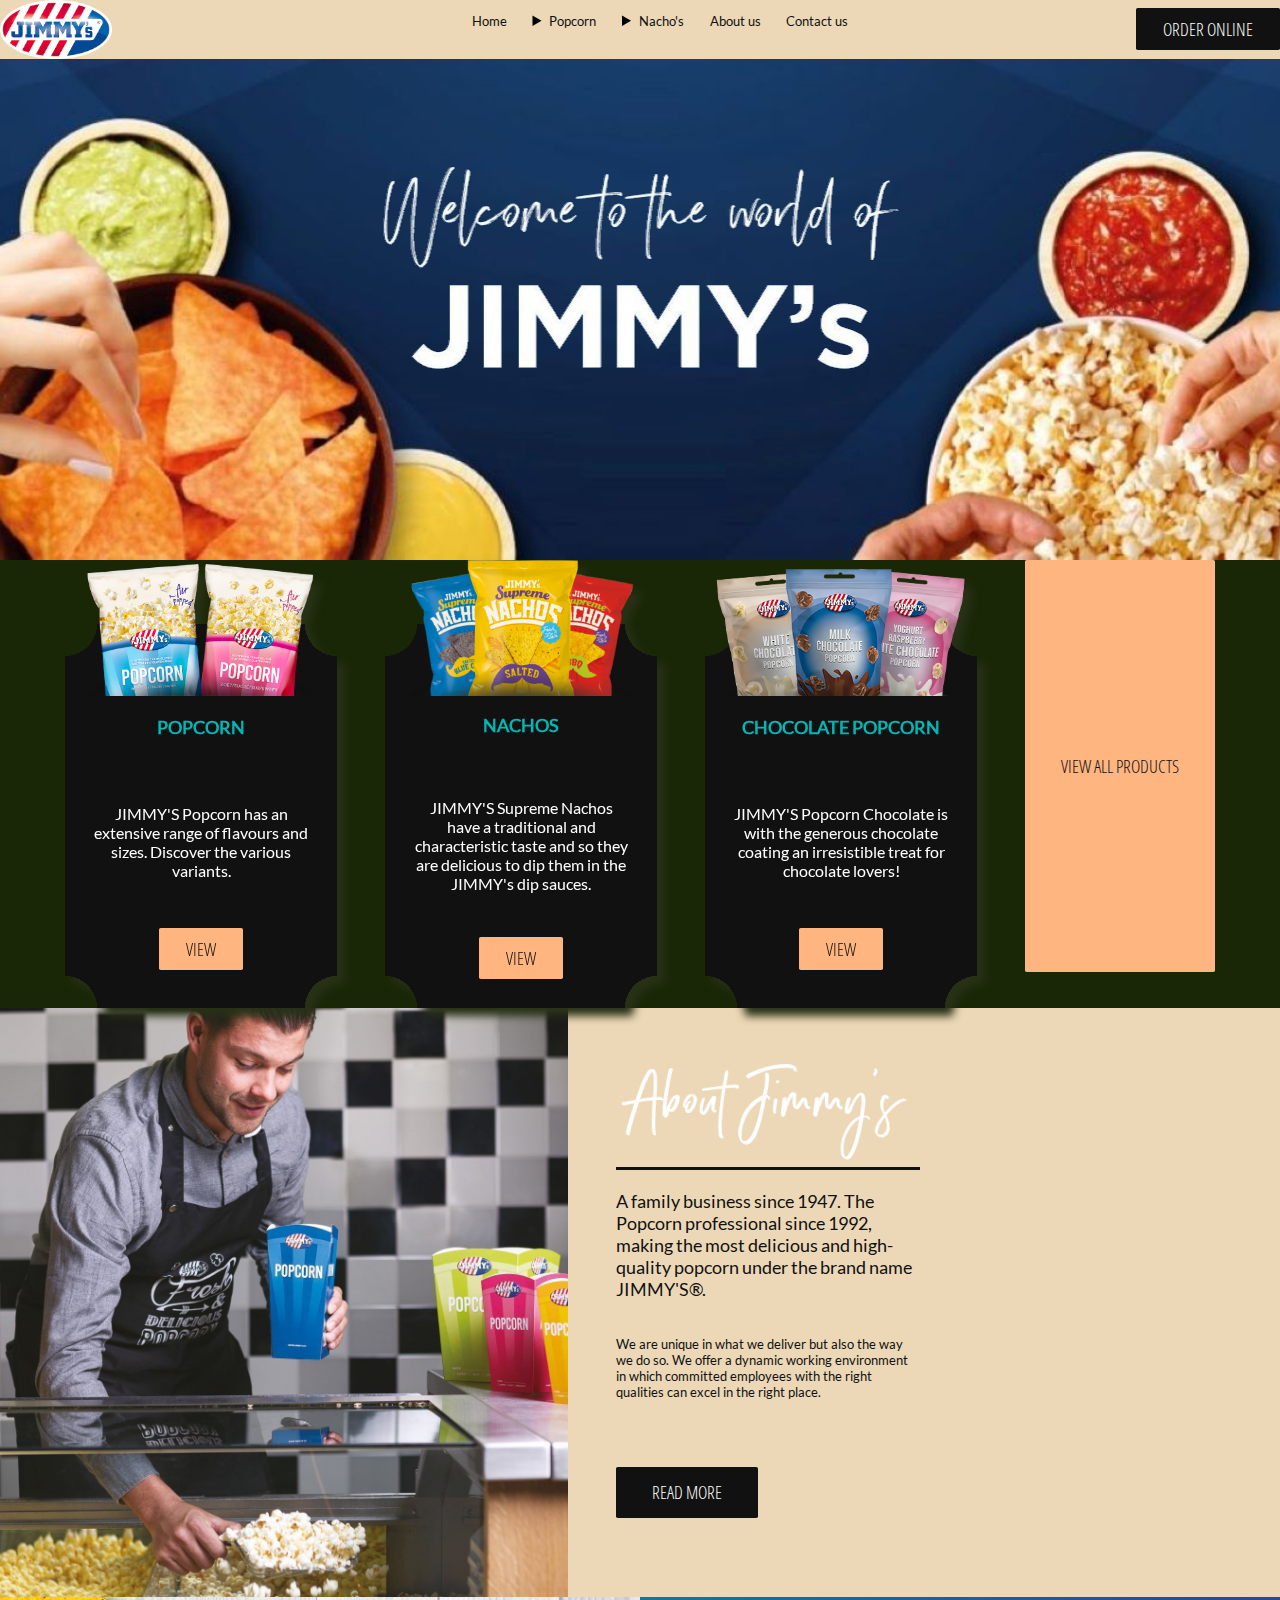
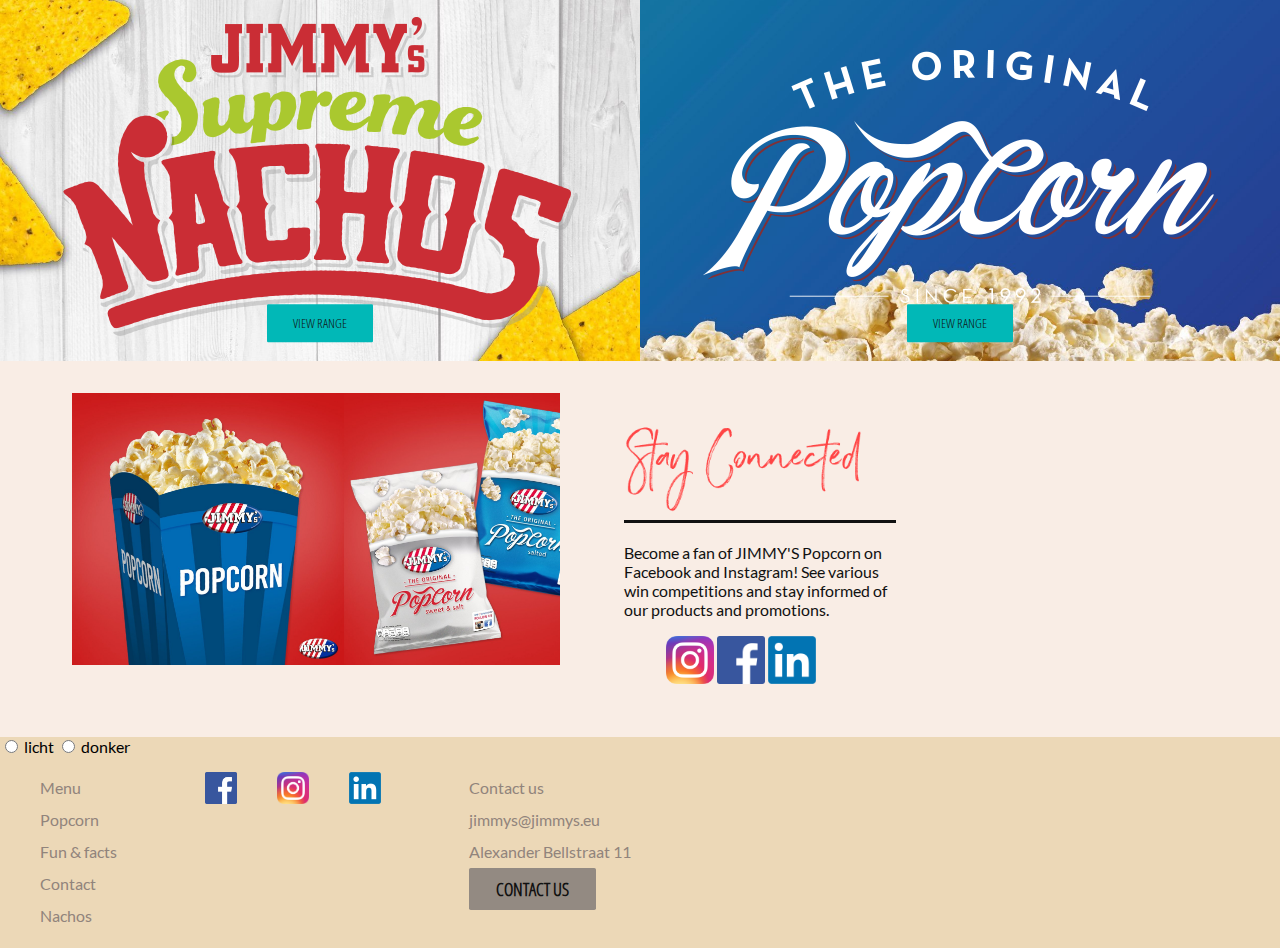
==== index.html @ 2aa65389 "." ====
<!DOCTYPE html>
<html lang="en">
  <head>
    <meta charset="UTF-8" />
    <meta name="viewport" content="width=device-width, initial-scale=1.0" />
    <link rel="stylesheet" href="styles/style.css" />

    <title>Jimmy's Home</title>

    <link href="styles/style.css" rel="stylesheet" />
    <link href="styles/stylehome.css" rel="stylesheet" />
    <link rel="icon" type="image/svg+xml" href="images/favicon.svg" />
  </head>

  <body>
    <header>
      <img src="img/logo.png" alt="the logo of jimmy's" />
      <button>Order online</button>
      <button>
        <img src="img/Hamburger_icon_white.png" alt="hamburger menu" />
      </button>
      <nav>
        <ul>
          <li><a href="#">Home</a></li>
          <li>
            <details>
              <summary><a href="#">Popcorn</a></summary>
              <ul>
                <li><a href="#">Classic Bags</a></li>
                <li>
                  <a href="paginatwee.html"><em>Tabasco®</em> Popcorn</a>
                </li>
                <li><a href="#">Impuls Bags</a></li>
                <li><a href="#">Toffee Popcorn</a></li>
                <li><a href="#">Mini Bags</a></li>
                <li><a href="#">Chocolate Popcorn</a></li>
                <li><a href="#">Multi Bags</a></li>
                <li><a href="#">Microwave Popcorn</a></li>
                <li><a href="#">Popcorn Buckets</a></li>
                <li><a href="#">Popcorn Tubs</a></li>
                <li><a href="#">Bulk Popcorn</a></li>
              </ul>
            </details>
          </li>
          <li>
            <details>
              <summary><a href="#">Nacho's</a></summary>
              <ul>
                <li><a href="#">Nachos 140g</a></li>
                <li><a href="#">Nachos 500g/400g</a></li>
                <li><a href="#">Nachos to Go</a></li>
                <li><a href="#">Dips</a></li>
                <li><a href="#">Fiestos</a></li>
                <li><a href="#">Nacho packaging & equipment</a></li>
              </ul>
            </details>
          </li>
          <li><a href="#">About us</a></li>
          <li><a href="#">Contact us</a></li>
        </ul>
      </nav>
    </header>
    <main>
      <section>
        <h1 aria-label="Welkom to the world of jimmy's">
          <img
            src="img/Hometitel.png"
            alt="Banner Welkom to The world of Jimmy's"
          />
        </h1>
      </section>
      <section>
        <h2 class="visually-hidden">Products</h2>
        <article>
          <h3>Popcorn</h3>
          <p>
            <em>Jimmy's</em> Popcorn has an extensive range of flavours and
            sizes. Discover the various variants.
          </p>
          <button>View</button>
          <img src="img/tweezakkenpopcorn.png" alt="two bags popcorn" />
        </article>
        <article>
          <h3>Nachos</h3>
          <p>
            <em>Jimmy's</em> Supreme Nachos have a traditional and
            characteristic taste and so they are delicious to dip them in the
            JIMMY's dip sauces.
          </p>
          <button>View</button>
          <img src="img/nachoszakken.png" alt="Two bags nachos" />
        </article>
        <article>
          <h3>Chocolate Popcorn</h3>
          <p>
            <em>Jimmy's</em> Popcorn Chocolate is with the generous chocolate
            coating an irresistible treat for chocolate lovers!
          </p>
          <button>View</button>
          <img src="img/choco_thumnails.png" alt="two bags chocolate popcorn" />
        </article>
        <button>View all products</button>
      </section>
      <section>
        <article>
          <h2 aria-label="About Jimmy's">
            <img src="img/About_jimmy-300x102.png" alt="text About Jimmy's" />
          </h2>
          <p>
            A family business since 1947. The Popcorn professional since 1992,
            making the most delicious and high-quality popcorn under the brand
            name <em>Jimmy's®</em>.
          </p>
          <p>
            We are unique in what we deliver but also the way we do so. We offer
            a dynamic working environment in which committed employees with the
            right qualities can excel in the right place.
          </p>
          <button>Read more</button>
        </article>
        <img src="img/manmetpopcorn.jpg" alt="a man scooping popcorn" />
      </section>
      <section>
        <article>
          <h2 aria-label="Text Jimmy's supreme Nachos">
            <img
              src="img/Jimmys_Nachos.png"
              alt="Text Jimmy's supreme Nachos"
            />
          </h2>
          <button>View range</button>
        </article>
        <article>
          <h2 aria-label="Original Popcorn since 1992">
            <img
              src="img/Jimmys_Popcorn.png"
              alt="Text the original Popcorn since 1992"
            />
          </h2>
          <button>View range</button>
        </article>
      </section>
      <section>
        <article>
          <h2>
            <img src="img/Stay_connected.png" alt="text Stay connected" />
          </h2>
          <p>
            Become a fan of <em>Jimmy's</em> Popcorn on Facebook and Instagram!
            See various win competitions and stay informed of our products and
            promotions.
          </p>
          <ul>
            <li><a href="#"><img src="img/Instagram_icon.png.webp" alt="instagram logo"></a></li>
            <li><a href="#"><img src="img/Facebook_logo_(square).png" alt="facebook logo"></a></li>
            <li><a href="#"><img src="img/LinkedIn_logo_initials.png" alt="linkedin logo"></a></li>
          </ul>
        </article>
        <ul>
          <li id="foto1">
            <img src="img/popcornbak.jpg" alt="an popcornbak" />
          </li>
          <li>
            <img
              src="img/popcornsweetandsalty.jpg"
              alt="two bags popcorn sweet & salty"
            />
          </li>
          <li id="foto2">
            <img
              src="img/nachosentabascopop.jpg"
              alt="nacho and tabasco popcorn"
            />
          </li>
          <li id="foto3">
            <img src="img/popcorn.jpg" alt="a bag micorwave popcorn" />
          </li>
          <li id="foto4">
            <img
              src="img/tweezakkenpopcornglutenvrij.jpg"
              alt="Two bags popcorn gluttenvrij"
            />
          </li>
          <li id="foto5"><img src="img/nachos.jpg" alt="nachos bakjes" /></li>
        </ul>
        <nav>
          <ul>
            <li><a href="#foto1"></a></li>
            <li><a href="#foto2"></a></li>
            <li><a href="#foto3"></a></li>
            <li><a href="#foto4"></a></li>
            <li><a href="#foto5"></a></li>
          </ul>
        </nav>
      </section>

        <label>
    <input type="radio" name="kleurtjes" value="light">
			licht
		</label>
		<label>
			<input type="radio" name="kleurtjes" value="dark">
			donker
		</label>  
    </main> 

    <footer>
      <nav>
        <ul>
          <li><a href="#">Menu</a></li>
          <li><a href="#">Popcorn</a></li>
          <li><a href="#">Fun & facts</a></li>
          <li><a href="#">Contact</a></li>
          <li><a href="#">Nachos</a></li>
        </ul>
      </nav>
      <nav>
        <ul>
          <li>
            <a href="#"
              ><img src="img/Facebook_logo_(square).png" alt="facebook logo"
            /></a>
          </li>
        </ul>
        <ul>
          <li>
            <a href="#"
              ><img src="img/Instagram_icon.png.webp" alt="Instagram logo"
            /></a>
          </li>
        </ul>
        <ul>
          <li>
            <a href="#"
              ><img src="img/LinkedIn_logo_initials.png" alt="LinkedInlogo"
            /></a>
          </li>
        </ul>
      </nav>
      <ul>
        <li>Contact us</li>
        <li>jimmys@jimmys.eu</li>
        <li>Alexander Bellstraat 11</li>
        <li><button>Contact us</button></li>
      </ul>
    </footer>
    <script defer src="/scripts/script.js"></script>
  </body>
</html>
---- styles/style.css ----
/**************/
/* CSS REMEDY */
/**************/
*,
*::after,
*::before {
  box-sizing: border-box;
}

/*********************/
/* CUSTOM PROPERTIES */
/*********************/

@font-face {
  font-family: robotoRegular;
  src: url("../fonts/robotoRegular.woff2");
}

@font-face {
  font-family: openSansCondensedLight;
  src: url("../fonts/openSansCondensedLight.woff2");
}

@font-face {
  font-family: robotoMedium;
  src: url("../fonts/robotoMedium.woff2");
}

@font-face {
  font-family: latoRegular;
  src: url("../fonts/latoRegular.woff2");
}

   /* :root {
   

  --color-text:  #111;
  --color-background1:rgb(255, 255, 255);
  --color-background:rgb(19, 39, 72);
  --color-background2:rgb(229, 216, 249);
  --color-textred:rgb(254, 71, 72);
  --color-button:rgb(1, 74, 127);
  --blokje-shadow-color:rgb(216, 206, 233);
  --color-footertext:rgb(110, 123, 131);
  --color-backgroundsection:rgb(6, 18, 26);
  --color-focus:rgb(144, 238, 144);
  --color-footerbutton:rgb(108, 117, 125);
  --color-buttonsecondpage: rgb(2, 170, 250);
  --color-backgroundsecond:rgb(243, 236, 252);
}     */
  
  :root {
  color-scheme: light dark; 

  --color-text: light-dark( #ffffff, #111);
  --color-background1: light-dark(#111, #ffffff);
  --color-background: light-dark(#ecd8b7, #132748);
  --color-background2: light-dark(#1a2706, #e5d8f9);
  --color-textred: light-dark(#01b8b7, #fe4748);
  --color-button: light-dark(#feb580, #014a7f);
  --blokje-shadow-color: light-dark(#273116, #d8cee9);
  --color-footertext: light-dark(#91847c,  #6e7b83);
  --color-backgroundsection: light-dark(#f9ede5, #06121a);
  --color-focus: light-dark(#6f116f, #90ee90);
  --color-footerbutton: light-dark(#938a82, #6c757d);
  --color-buttonsecondpage: light-dark(#fd5505, #02aafa);
  --color-backgroundsecond: light-dark(#0c1303, #f3ecfc);
}  
  

:root:has([value="light"]:checked) {
	color-scheme:light;
}

:root:has([value="dark"]:checked) {
	color-scheme:dark;
}   

/* 
 @media (prefers-color-scheme: light) {
	:root {
		color-scheme: light;

		--color-text: #fff;
		--color-background1: rgb(0, 0, 0);
		--color-background: rgb(236, 216, 183);
		--color-background2: rgb(26, 39, 6);
		--color-textred: rgb(1, 184, 183);
		--color-button: rgb(254, 181, 128);
		--blokje-shadow-color: rgb(39, 49, 22);
		--color-footertext: rgb(145, 132, 124);
		--color-backgroundsection: rgb(249, 237, 229);
		--color-focus: rgb(111, 17, 111);
		--color-footerbutton: rgb(147, 138, 130);
	}
}  */


img {
  max-width: 100%;
}

/****************/
/* JOUW STYLING */
/****************/

/* jouw code */

body {
  margin: 0;
  /* font-family: robotoRegular; */
  /* font-family: robotoRegular, sans-serif;
  font-family: latoRegular, sans-serif;
  font-family: openSansCondensedLight, sans-serif;
  font-family: robotoMedium, Arial; */
  background-color: var(--color-background);
  font-family: latoRegular, sans-serif;
  

}

em {
  text-transform: uppercase;
  font-style: normal;
  
}

button{
  font-family: openSansCondensedLight;
  border-radius: 0.1em;
  font-size: large;
  text-transform: uppercase;
  border: none;
}

button:hover {
  transform: scale(1.1);
}

button:focus {
  box-shadow: 0 0 0 0.2em var(--color-focus);
  outline: none;
}

a:focus {
  box-shadow: 0 0 0 0.2em var(--color-focus);
  outline: none;
}

summary:focus {
  box-shadow: 0 0 0 0.2em var(--color-focus);
  outline: none;
}

section:last-of-type > ul:focus {
  box-shadow: 0 0 0 0.2em var(--color-focus);
  outline: none;
}

header {
  display: flex;
  align-items: center;
  flex-wrap: wrap;
  /* position: relative; */
  position: fixed;
  background-color: var(--color-background);
  left: 0;
  right: 0;
  z-index: 1;
  top: 0;

  /* right: 100%; */
  /* font-family: robotoRegular; */
}

header img {
  width: 7em;
  /* margin-left: 1em; */
  margin-right: auto;
}

header nav {
  translate: 0% -100%;
  transition: 0.3s;
  z-index: -1;
  position: absolute;
  left: 0;
  right: 0;
  padding-top: 5em;
  top: 0;
  background-color: var(--color-background);
}

nav.toonMenu {
  translate: 0%;
}

header ul li {
  min-height: 1.5em;
  padding: 0.75em;
  line-height: 1;
  /* margin-left: -1.75em; */
}

header ul {
  margin: 0;
  list-style-type: none;
}

header a {
  text-decoration: none;
  color: var(--color-background1);
  font-size: small;
}

header > button {
  padding: .5em 1.5em .5em 1.5em;
  background-color: var(--color-background1);
  color: var(--color-text);

}

header > button:last-of-type {
  background: none;
  width: 5em;
}

/* 
  summary{
    display: flex;
    justify-content: start ;
    
  } */

@media (min-width: 38em) {
  header button:nth-of-type(2) {
    position: absolute;
    left: -9999em;
    align-self: flex-start;
  }

  header nav {
    translate: unset;
    padding: 0;
  }

  header nav ul {
    display: flex;
    gap: 0.1em;
    background: none;
    justify-content: center;
  }

  details ul {
    display: flex;
    flex-direction: column;
    width: 10em;
  }

  header img {
    align-self: flex-start;
  }
}

footer {
  display: flex;
  gap: 3em;
  flex-wrap: wrap;
  background-color: var(--color-background);
}

footer li {
  list-style-type: none;
  color: var(--color-footertext);
  line-height: 2em;
}

footer img {
  width: 2em;
}

footer a {
  text-decoration: none;
  color: var(--color-footertext);
}

footer nav:nth-of-type(2) {
  display: flex;
}

footer button {
  padding: .5em 1.5em .5em 1.5em;

  color: var(--color-background1);
  font-weight: bolder;
  background-color: var(--color-footerbutton);
}
---- styles/style.css ----
/**************/
/* CSS REMEDY */
/**************/
*,
*::after,
*::before {
  box-sizing: border-box;
}

/*********************/
/* CUSTOM PROPERTIES */
/*********************/

@font-face {
  font-family: robotoRegular;
  src: url("../fonts/robotoRegular.woff2");
}

@font-face {
  font-family: openSansCondensedLight;
  src: url("../fonts/openSansCondensedLight.woff2");
}

@font-face {
  font-family: robotoMedium;
  src: url("../fonts/robotoMedium.woff2");
}

@font-face {
  font-family: latoRegular;
  src: url("../fonts/latoRegular.woff2");
}

   /* :root {
   

  --color-text:  #111;
  --color-background1:rgb(255, 255, 255);
  --color-background:rgb(19, 39, 72);
  --color-background2:rgb(229, 216, 249);
  --color-textred:rgb(254, 71, 72);
  --color-button:rgb(1, 74, 127);
  --blokje-shadow-color:rgb(216, 206, 233);
  --color-footertext:rgb(110, 123, 131);
  --color-backgroundsection:rgb(6, 18, 26);
  --color-focus:rgb(144, 238, 144);
  --color-footerbutton:rgb(108, 117, 125);
  --color-buttonsecondpage: rgb(2, 170, 250);
  --color-backgroundsecond:rgb(243, 236, 252);
}     */
  
  :root {
  color-scheme: light dark; 

  --color-text: light-dark( #ffffff, #111);
  --color-background1: light-dark(#111, #ffffff);
  --color-background: light-dark(#ecd8b7, #132748);
  --color-background2: light-dark(#1a2706, #e5d8f9);
  --color-textred: light-dark(#01b8b7, #fe4748);
  --color-button: light-dark(#feb580, #014a7f);
  --blokje-shadow-color: light-dark(#273116, #d8cee9);
  --color-footertext: light-dark(#91847c,  #6e7b83);
  --color-backgroundsection: light-dark(#f9ede5, #06121a);
  --color-focus: light-dark(#6f116f, #90ee90);
  --color-footerbutton: light-dark(#938a82, #6c757d);
  --color-buttonsecondpage: light-dark(#fd5505, #02aafa);
  --color-backgroundsecond: light-dark(#0c1303, #f3ecfc);
}  
  

:root:has([value="light"]:checked) {
	color-scheme:light;
}

:root:has([value="dark"]:checked) {
	color-scheme:dark;
}   

/* 
 @media (prefers-color-scheme: light) {
	:root {
		color-scheme: light;

		--color-text: #fff;
		--color-background1: rgb(0, 0, 0);
		--color-background: rgb(236, 216, 183);
		--color-background2: rgb(26, 39, 6);
		--color-textred: rgb(1, 184, 183);
		--color-button: rgb(254, 181, 128);
		--blokje-shadow-color: rgb(39, 49, 22);
		--color-footertext: rgb(145, 132, 124);
		--color-backgroundsection: rgb(249, 237, 229);
		--color-focus: rgb(111, 17, 111);
		--color-footerbutton: rgb(147, 138, 130);
	}
}  */


img {
  max-width: 100%;
}

/****************/
/* JOUW STYLING */
/****************/

/* jouw code */

body {
  margin: 0;
  /* font-family: robotoRegular; */
  /* font-family: robotoRegular, sans-serif;
  font-family: latoRegular, sans-serif;
  font-family: openSansCondensedLight, sans-serif;
  font-family: robotoMedium, Arial; */
  background-color: var(--color-background);
  font-family: latoRegular, sans-serif;
  

}

em {
  text-transform: uppercase;
  font-style: normal;
  
}

button{
  font-family: openSansCondensedLight;
  border-radius: 0.1em;
  font-size: large;
  text-transform: uppercase;
  border: none;
}

button:hover {
  transform: scale(1.1);
}

button:focus {
  box-shadow: 0 0 0 0.2em var(--color-focus);
  outline: none;
}

a:focus {
  box-shadow: 0 0 0 0.2em var(--color-focus);
  outline: none;
}

summary:focus {
  box-shadow: 0 0 0 0.2em var(--color-focus);
  outline: none;
}

section:last-of-type > ul:focus {
  box-shadow: 0 0 0 0.2em var(--color-focus);
  outline: none;
}

header {
  display: flex;
  align-items: center;
  flex-wrap: wrap;
  /* position: relative; */
  position: fixed;
  background-color: var(--color-background);
  left: 0;
  right: 0;
  z-index: 1;
  top: 0;

  /* right: 100%; */
  /* font-family: robotoRegular; */
}

header img {
  width: 7em;
  /* margin-left: 1em; */
  margin-right: auto;
}

header nav {
  translate: 0% -100%;
  transition: 0.3s;
  z-index: -1;
  position: absolute;
  left: 0;
  right: 0;
  padding-top: 5em;
  top: 0;
  background-color: var(--color-background);
}

nav.toonMenu {
  translate: 0%;
}

header ul li {
  min-height: 1.5em;
  padding: 0.75em;
  line-height: 1;
  /* margin-left: -1.75em; */
}

header ul {
  margin: 0;
  list-style-type: none;
}

header a {
  text-decoration: none;
  color: var(--color-background1);
  font-size: small;
}

header > button {
  padding: .5em 1.5em .5em 1.5em;
  background-color: var(--color-background1);
  color: var(--color-text);

}

header > button:last-of-type {
  background: none;
  width: 5em;
}

/* 
  summary{
    display: flex;
    justify-content: start ;
    
  } */

@media (min-width: 38em) {
  header button:nth-of-type(2) {
    position: absolute;
    left: -9999em;
    align-self: flex-start;
  }

  header nav {
    translate: unset;
    padding: 0;
  }

  header nav ul {
    display: flex;
    gap: 0.1em;
    background: none;
    justify-content: center;
  }

  details ul {
    display: flex;
    flex-direction: column;
    width: 10em;
  }

  header img {
    align-self: flex-start;
  }
}

footer {
  display: flex;
  gap: 3em;
  flex-wrap: wrap;
  background-color: var(--color-background);
}

footer li {
  list-style-type: none;
  color: var(--color-footertext);
  line-height: 2em;
}

footer img {
  width: 2em;
}

footer a {
  text-decoration: none;
  color: var(--color-footertext);
}

footer nav:nth-of-type(2) {
  display: flex;
}

footer button {
  padding: .5em 1.5em .5em 1.5em;

  color: var(--color-background1);
  font-weight: bolder;
  background-color: var(--color-footerbutton);
}
---- styles/stylehome.css ----
.visually-hidden {
  clip: rect(0 0 0 0);
  clip-path: inset(50%);
  height: 1px;
  overflow: hidden;
  position: absolute;
  white-space: nowrap;
  width: 1px;
}

section:first-of-type {
  /* position: relative; */
  background-image: url("../img/Backgroundsection1.jpg");
  margin: 0;
  background-size: cover;
  height: 35em;
  background-position: center;
}

h1 {
  margin: 0;
}

section:first-of-type {
  display: flex;
  justify-content: center;
  align-items: center;
}

section:first-of-type h1 img {
  /* position: absolute; */
  margin: 0;

  /* top: 0; */
  /* object-position: center center;
  height: 100%;
  object-fit: cover;  */
}

section:nth-of-type(2) {
  background-color: var(--color-background2);
  display: flex;
  flex-wrap: wrap;
  gap: 3em;
  justify-content: center;
}

section:nth-of-type(2) article {
  /* background-color: var(--color-background1); */

  background-image: radial-gradient(
      circle at left top,
      transparent 2em,
      var(--color-background1) 0
    ),
    radial-gradient(circle at right top, transparent 2em, var(--color-background1) 0),
    radial-gradient(circle at right bottom, transparent 2em, var(--color-background1) 0),
    radial-gradient(circle at left bottom, transparent 2em, var(--color-background1) 0);

  background-size: 50% 50%;
  background-repeat: no-repeat;
  background-position: left top, right top, right bottom, left bottom;
  margin-top: 4em;
  position: relative;
  width: 17em;
  height: 24em;
  filter: drop-shadow(0.5em 0.5em 0.25em var(--blokje-shadow-color));
  display: flex;
  flex-wrap: wrap;
  align-items: center;
  justify-content: center;
  
}

section:nth-of-type(2) h3 {
  color: var(--color-textred);
  text-transform: uppercase;
  font-size: large;
  padding-top: 4em;
}

section:nth-of-type(2) article p {
  width: 100%;
  padding: 1.75em;
  text-align: center;
  color: var(--color-text);
}

section:nth-of-type(2) article button {
  color: var(--color-background1);
  background-color: var(--color-button);
  padding: 0.5em 1.5em 0.5em 1.5em;
  border: none;
  font-family: openSansCondensedLight;
}

section:nth-of-type(2) article img {
  position: absolute;
  top: -5em;
  left: 0.01em;
}

section:nth-of-type(2) button {
  background-color: var(--color-button);
  color: var(--color-background1);
  padding: .75em 2em .75em 2em;
  margin-bottom: 2em;
}

section:nth-of-type(3) {
  display: flex;
  flex-wrap: wrap;
}

section:nth-of-type(3) > img {
  width: 35.5em;
  order: -10;
}

section:nth-of-type(3) article h2 {
  border-bottom: solid var(--color-background1);
}

section:nth-of-type(3) button {
  color: var(--color-text);
  padding: 0.75em 2em 0.75em 2em;
  margin-top: 3em;
  background-color: var(--color-background1);
  
  

}

section:nth-of-type(3) p:first-of-type {
  font-size: large;
  margin-bottom: 2em;
}

section:nth-of-type(3) article {
  padding: 2em 2em 2em 3em;
  width: 24em;
}

section:nth-of-type(3) p {
  color: var(--color-background1);

  font-size: small;
}


section:nth-of-type(4) article {
  position: relative;
  display: flex;
  justify-content: center;
}

section:nth-of-type(4) article:nth-of-type(1) {
  background-image: url("../img/Background_left.jpg");
  background-size: cover;
}

section:nth-of-type(4) article:nth-of-type(2) {
  background-image: url("../img/Background_right-2.jpg");
  background-size: cover;
}
 


section:nth-of-type(4) button {
  background-color: var(--color-textred);
  padding: 0.75em 2em 0.75em 2em;
  color: var(--color-background1);
  position: absolute;
  font-size: small;
  bottom: 0;
  right: 50%;
  transform: translate(50%, -50%);
}

section:last-of-type {
  background-color: var(--color-backgroundsection);
  display: flex;
  flex-wrap: wrap;
}

section:last-of-type h2 {
  border-bottom: solid var(--color-background1);
}

section:last-of-type p {
  color: var(--color-background1);
}

section:last-of-type article {
  width: 21em;
  padding: 2em;
}

section:last-of-type article ul {
  display: flex;
}

section:last-of-type article img {
  width: 3em;
}

section:last-of-type article ul li {
  list-style: none;
  padding: 0.1em;
}

section:last-of-type article h2 img {
  width: 10em;
}

section:last-of-type > ul {
  display: flex;
  flex-wrap: nowrap;
  overflow: auto;
  scroll-snap-type: x mandatory;
  overscroll-behavior-x: contain;
  scroll-behavior: smooth;
  order: -10;
  width: 33em;
  margin: 2em 2em 2em 2em;
}
section:last-of-type > ul li {
  list-style-type: none;
  scroll-snap-align: center;
  flex-shrink: 0;
  width: 17em;
}

section:last-of-type nav {
  order: -9;
}

section:last-of-type nav ul {
  display: flex;
  list-style: none;
}

section:last-of-type nav ul li a {
  display: block;
  width: 1em;
  aspect-ratio: 1/1;
  background-color: var(--color-background1);
  margin: 0.2em;
}

@media (min-width: 36em) {
  section:last-of-type nav {
    position: absolute;
    left: -9999em;
  }

  section:nth-of-type(4) {
    display: grid;
    grid-template-columns: 1fr 1fr; 
  }
}
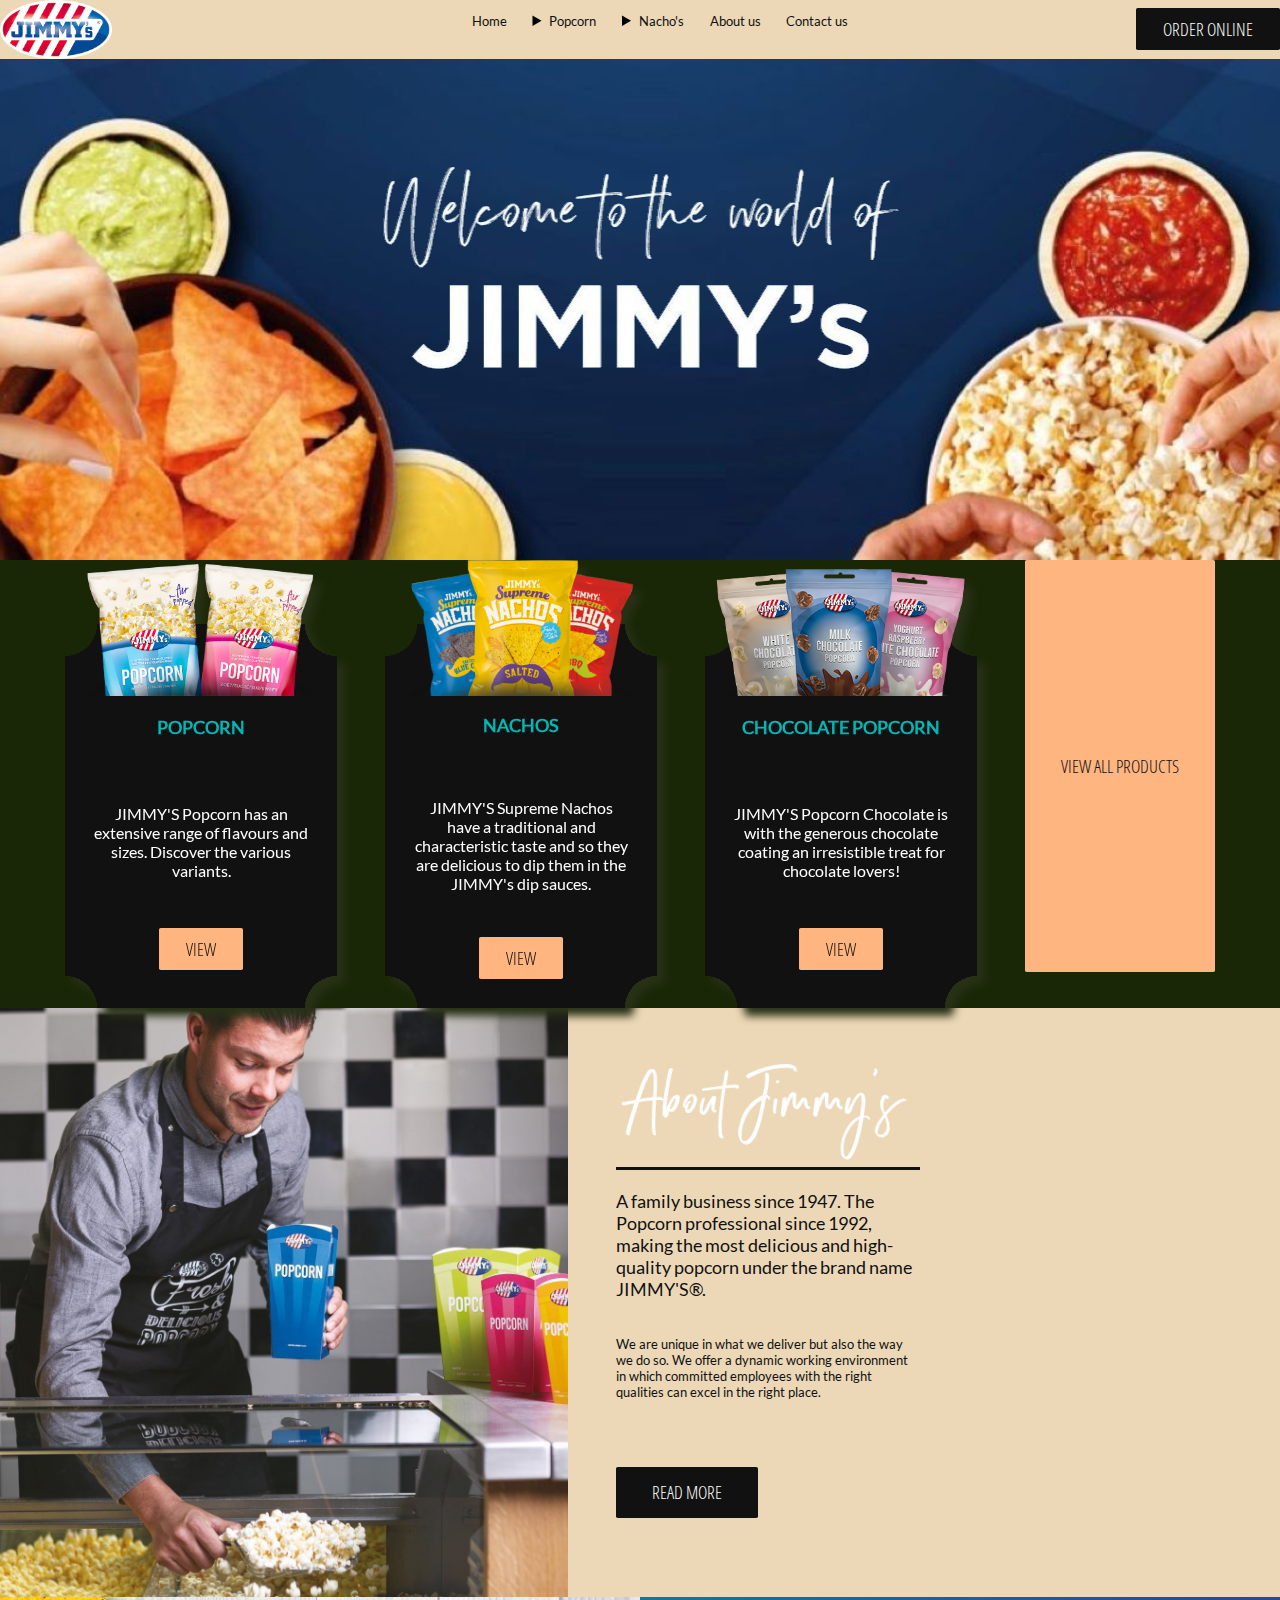
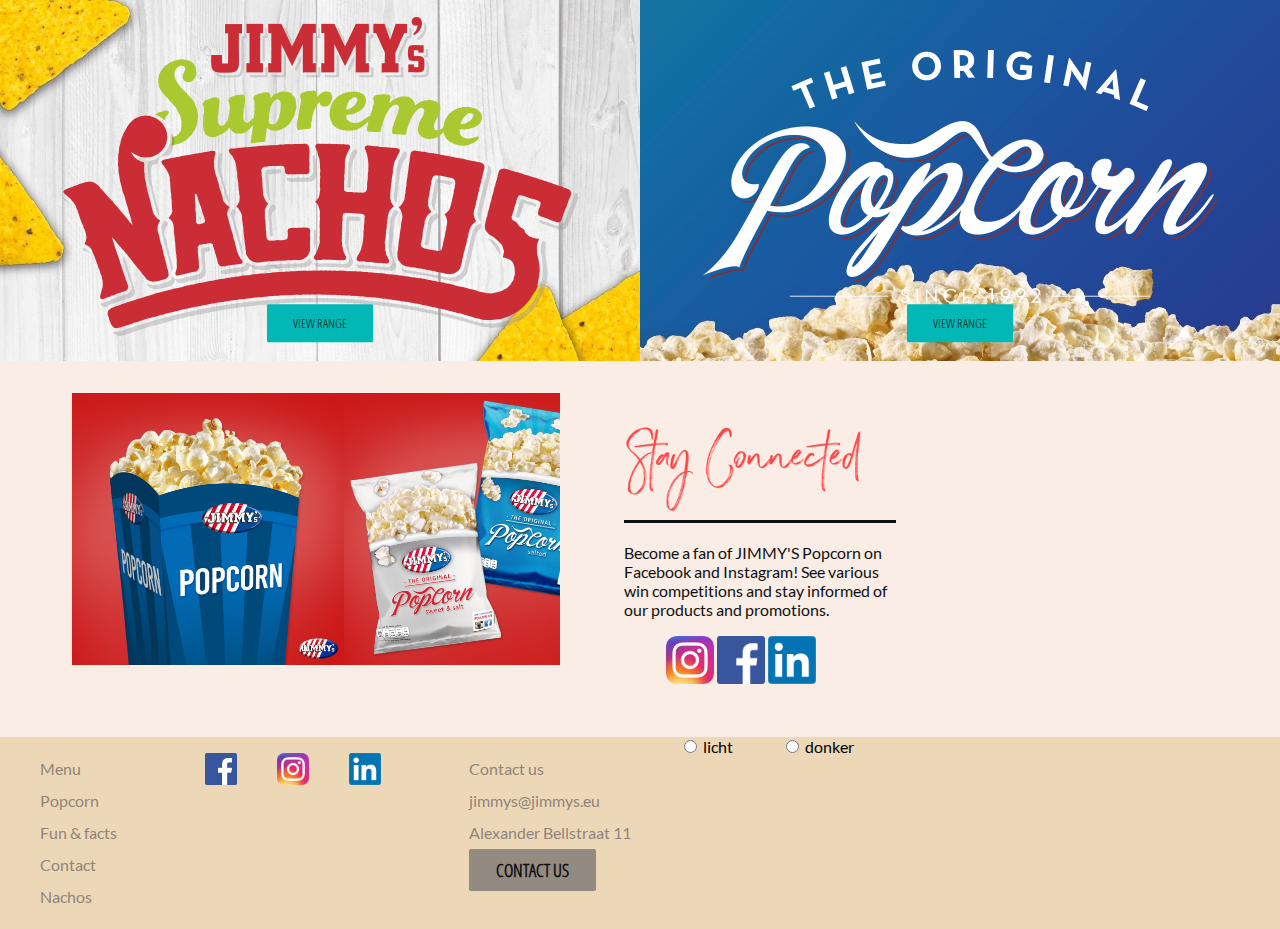
==== commit 0c018eaf: "." ====
--- a/index.html
+++ b/index.html
@@ -194,14 +194,6 @@
         </nav>
       </section>
 
-        <label>
-    <input type="radio" name="kleurtjes" value="light">
-			licht
-		</label>
-		<label>
-			<input type="radio" name="kleurtjes" value="dark">
-			donker
-		</label>  
     </main> 
 
     <footer>
@@ -243,6 +235,14 @@
         <li>Alexander Bellstraat 11</li>
         <li><button>Contact us</button></li>
       </ul>
+      <label>
+        <input type="radio" name="kleurtjes" value="light">
+          licht
+        </label>
+        <label>
+          <input type="radio" name="kleurtjes" value="dark">
+          donker
+        </label>  
     </footer>
     <script defer src="/scripts/script.js"></script>
   </body>
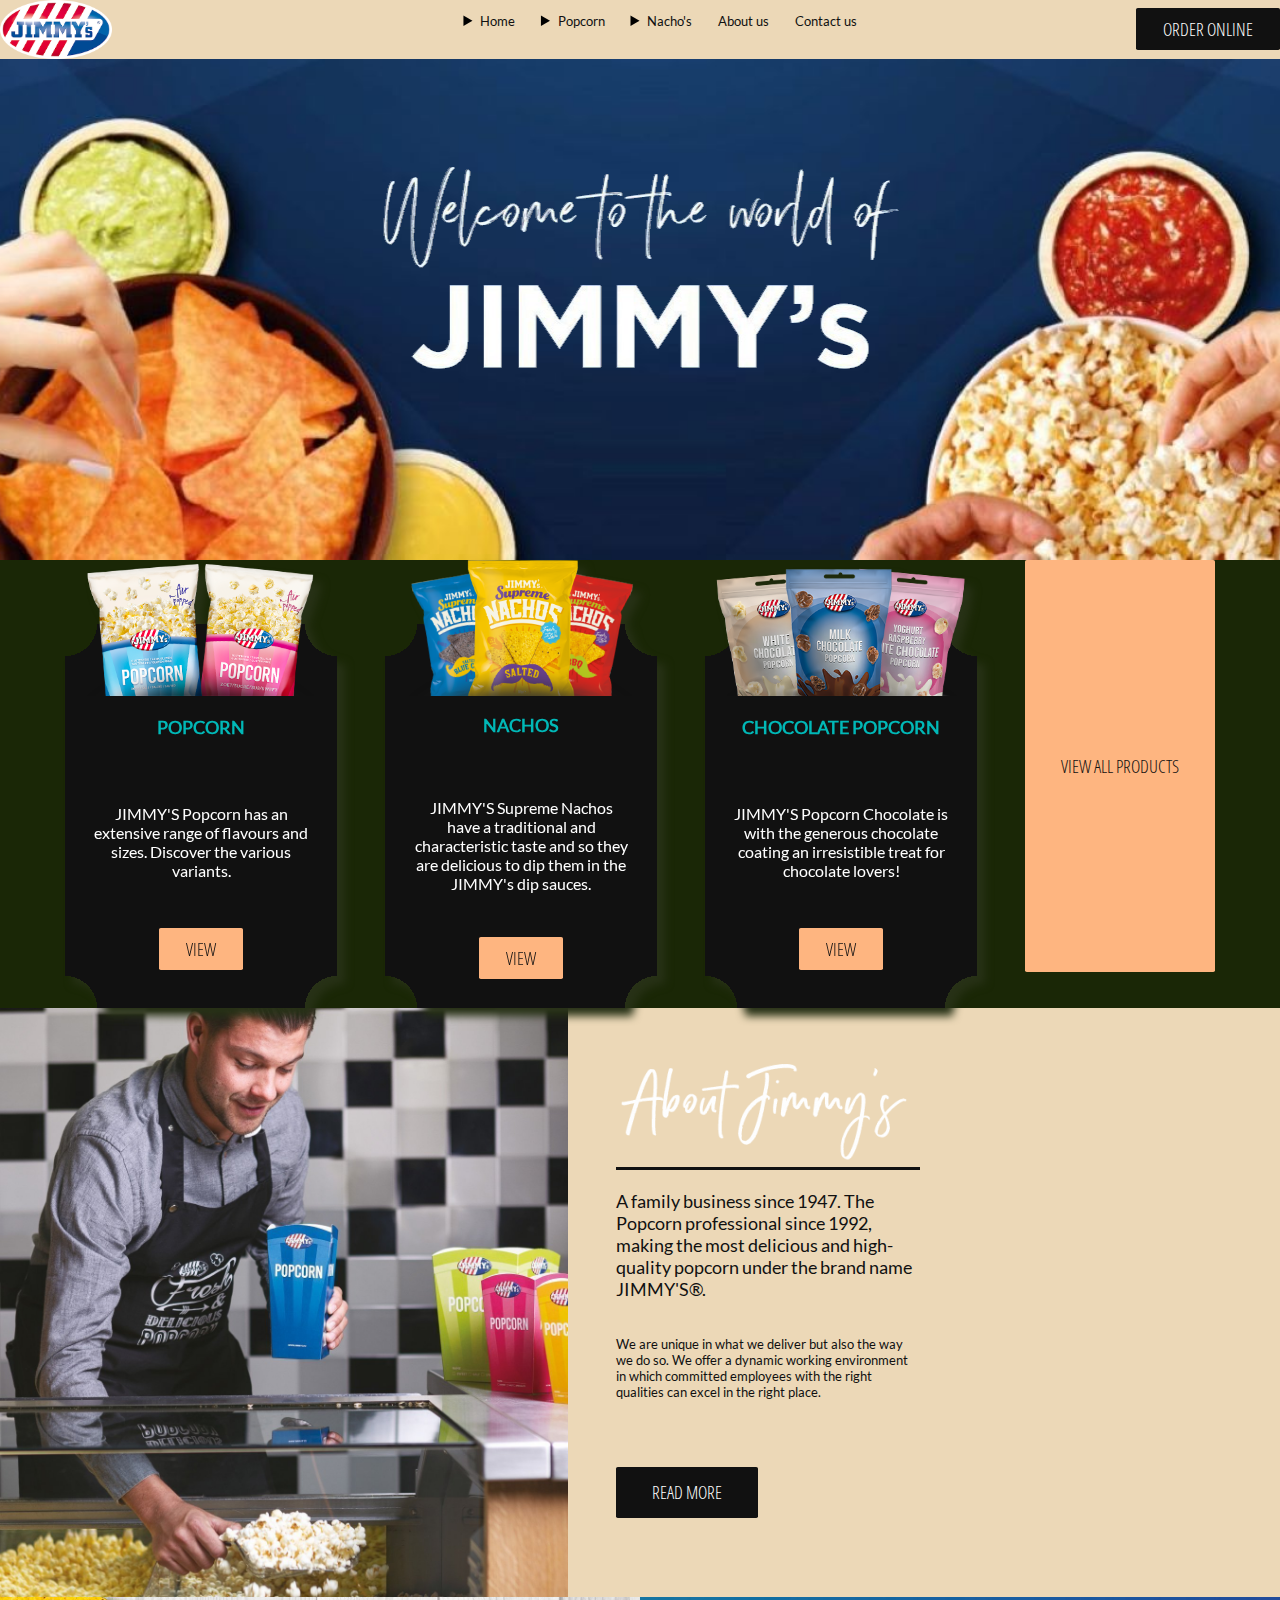
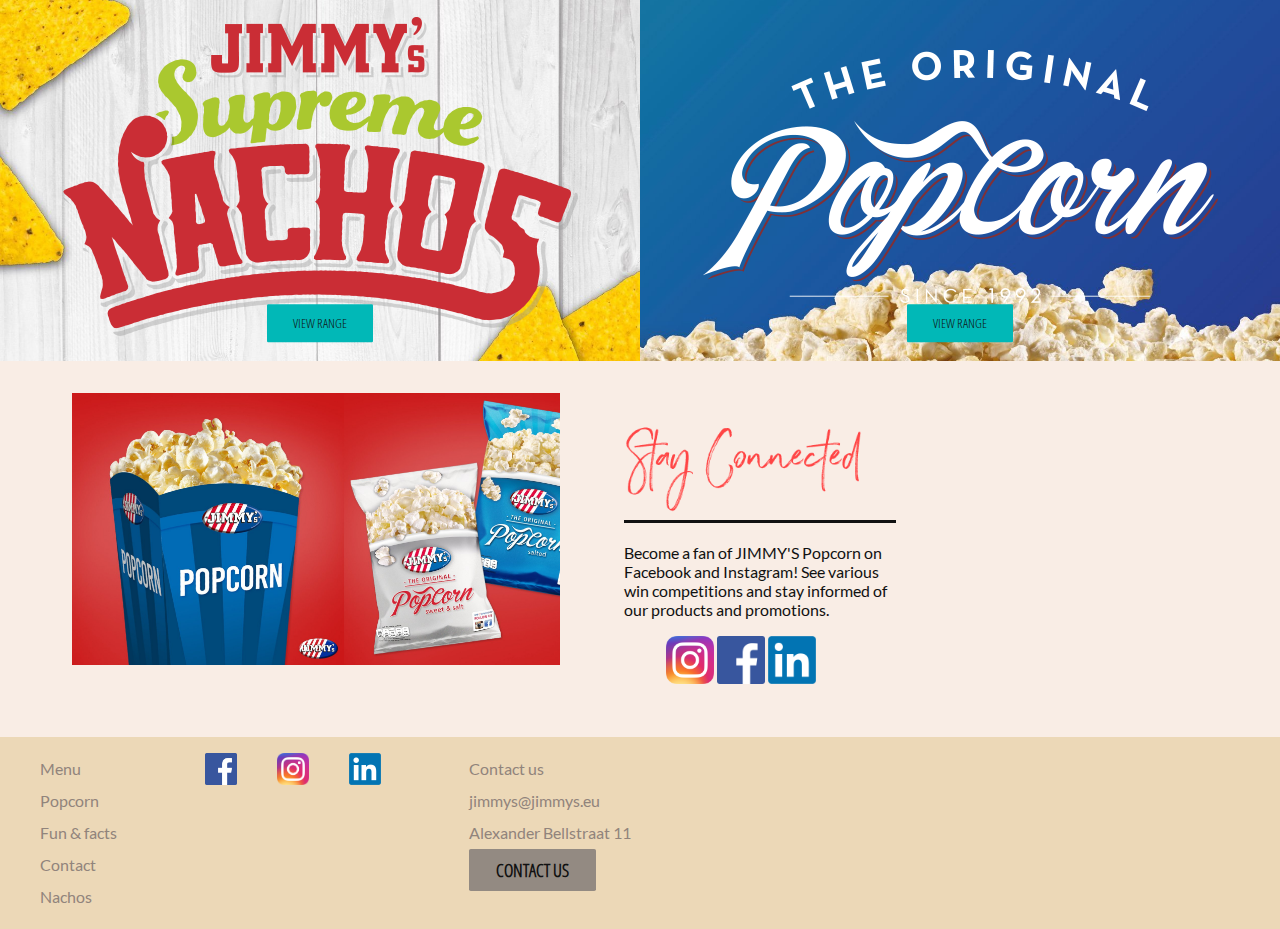
==== commit 6e124ece: "." ====
--- a/index.html
+++ b/index.html
@@ -21,7 +21,19 @@
       </button>
       <nav>
         <ul>
-          <li><a href="#">Home</a></li>
+          <li>
+            <details>
+              <summary><a href="#">Home</a></summary>
+              <label>
+                <input type="radio" name="kleurtjes" value="light" />
+                licht
+              </label>
+              <label>
+                <input type="radio" name="kleurtjes" value="dark" />
+                donker
+              </label>
+            </details>
+          </li>
           <li>
             <details>
               <summary><a href="#">Popcorn</a></summary>
@@ -151,9 +163,21 @@
             promotions.
           </p>
           <ul>
-            <li><a href="#"><img src="img/Instagram_icon.png.webp" alt="instagram logo"></a></li>
-            <li><a href="#"><img src="img/Facebook_logo_(square).png" alt="facebook logo"></a></li>
-            <li><a href="#"><img src="img/LinkedIn_logo_initials.png" alt="linkedin logo"></a></li>
+            <li>
+              <a href="#"
+                ><img src="img/Instagram_icon.png.webp" alt="instagram logo"
+              /></a>
+            </li>
+            <li>
+              <a href="#"
+                ><img src="img/Facebook_logo_(square).png" alt="facebook logo"
+              /></a>
+            </li>
+            <li>
+              <a href="#"
+                ><img src="img/LinkedIn_logo_initials.png" alt="linkedin logo"
+              /></a>
+            </li>
           </ul>
         </article>
         <ul>
@@ -193,8 +217,7 @@
           </ul>
         </nav>
       </section>
-
-    </main> 
+    </main>
 
     <footer>
       <nav>
@@ -235,14 +258,6 @@
         <li>Alexander Bellstraat 11</li>
         <li><button>Contact us</button></li>
       </ul>
-      <label>
-        <input type="radio" name="kleurtjes" value="light">
-          licht
-        </label>
-        <label>
-          <input type="radio" name="kleurtjes" value="dark">
-          donker
-        </label>  
     </footer>
     <script defer src="/scripts/script.js"></script>
   </body>
--- a/styles/style.css
+++ b/styles/style.css
@@ -295,3 +295,7 @@
   font-weight: bolder;
   background-color: var(--color-footerbutton);
 }
+/* 
+label{
+  margin: 2em;
+} */--- a/styles/style.css
+++ b/styles/style.css
@@ -295,3 +295,7 @@
   font-weight: bolder;
   background-color: var(--color-footerbutton);
 }
+/* 
+label{
+  margin: 2em;
+} */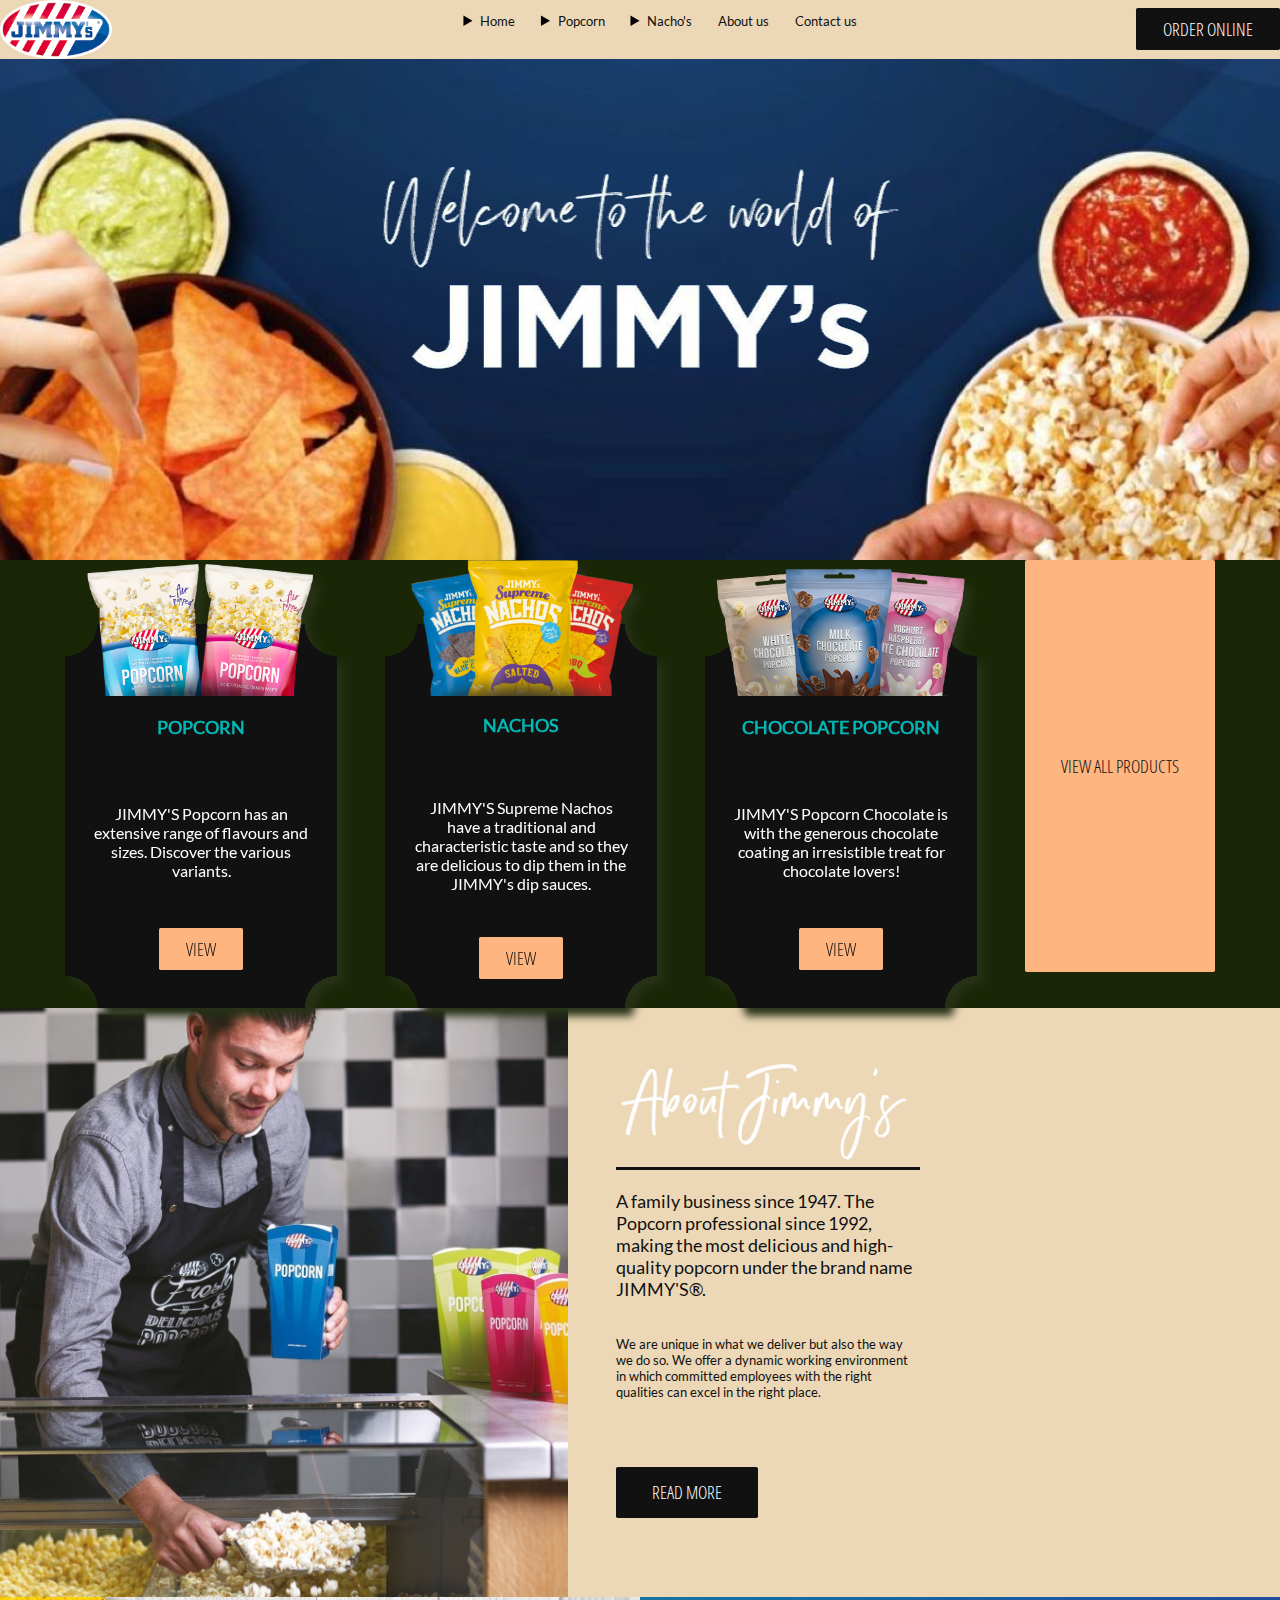
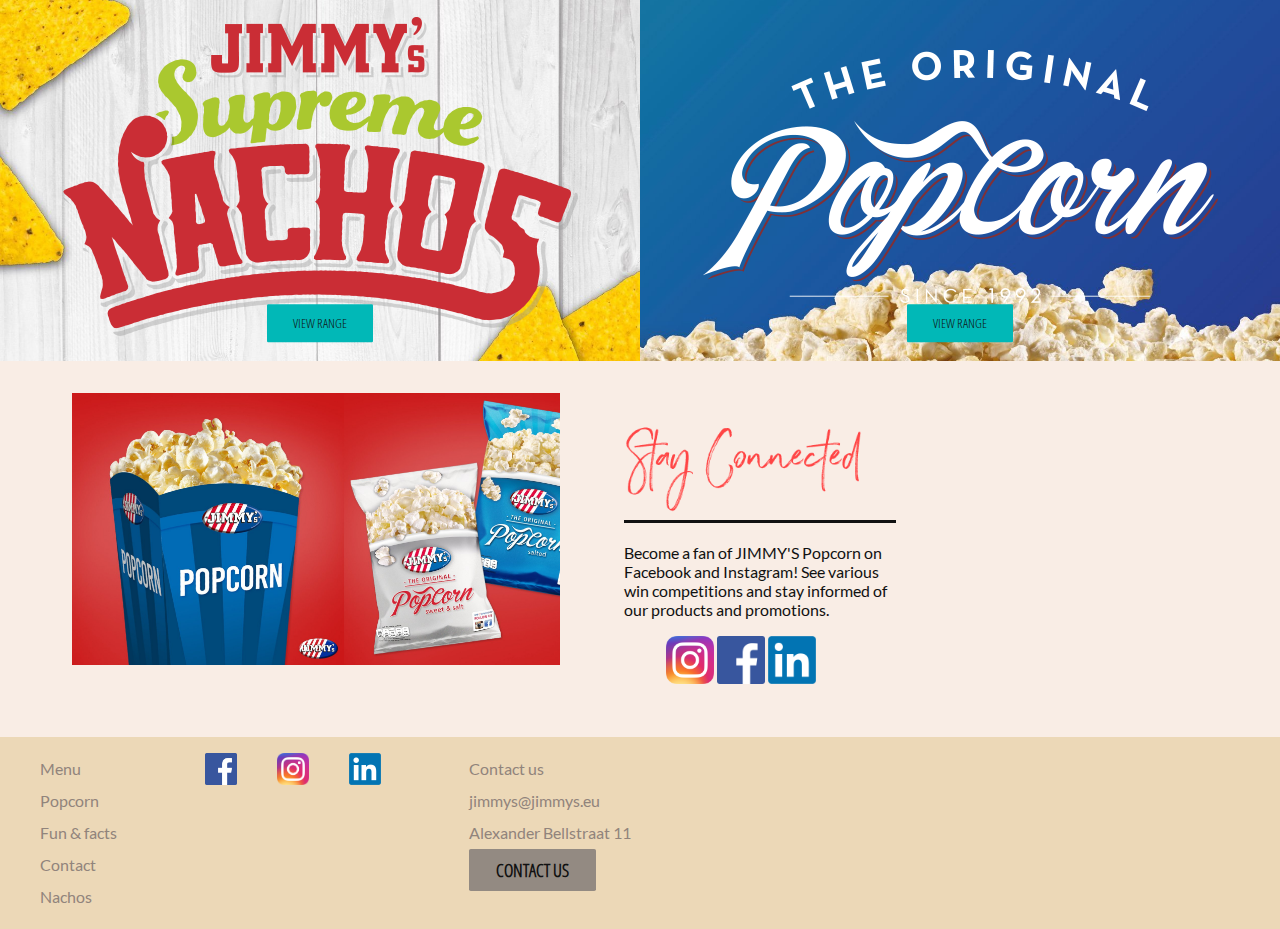
==== commit 78d89fef: "." ====
--- a/index.html
+++ b/index.html
@@ -259,6 +259,6 @@
         <li><button>Contact us</button></li>
       </ul>
     </footer>
-    <script defer src="/scripts/script.js"></script>
+    <script defer src="scripts/script.js"></script>
   </body>
 </html>
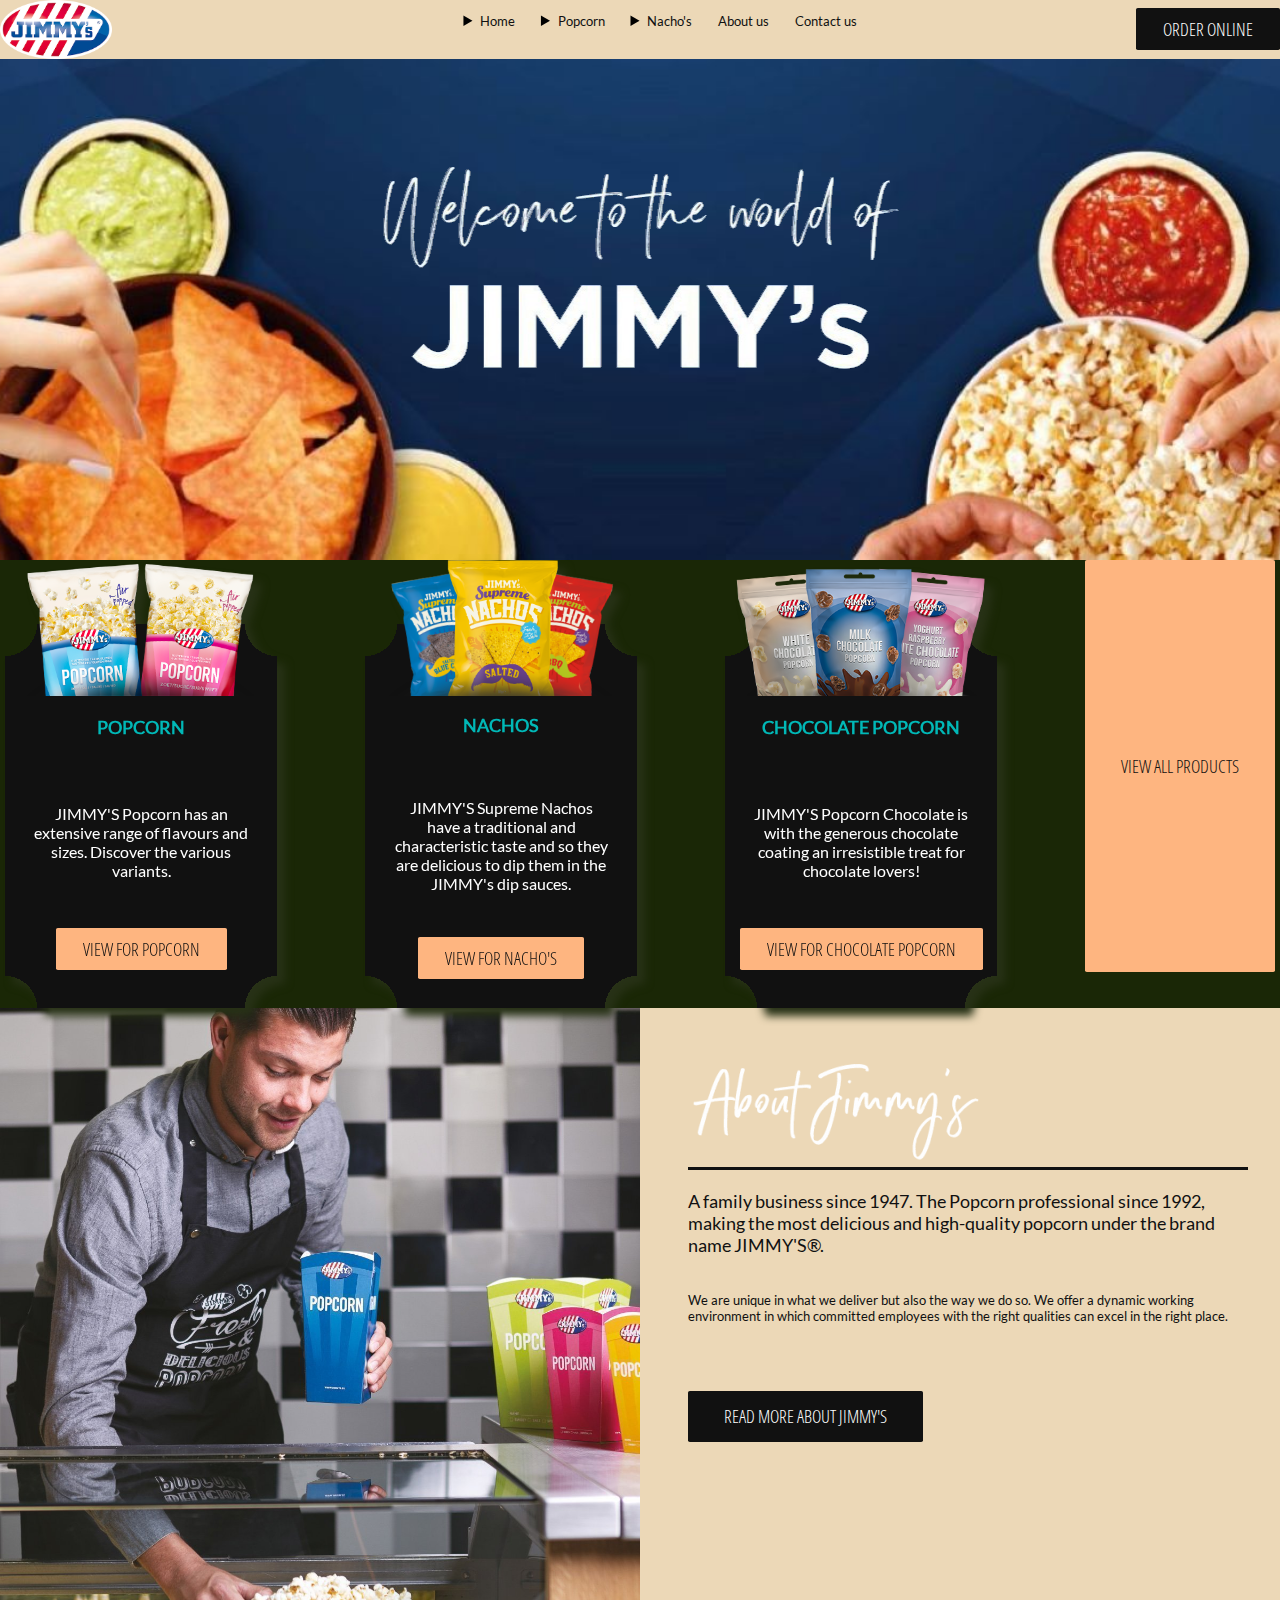
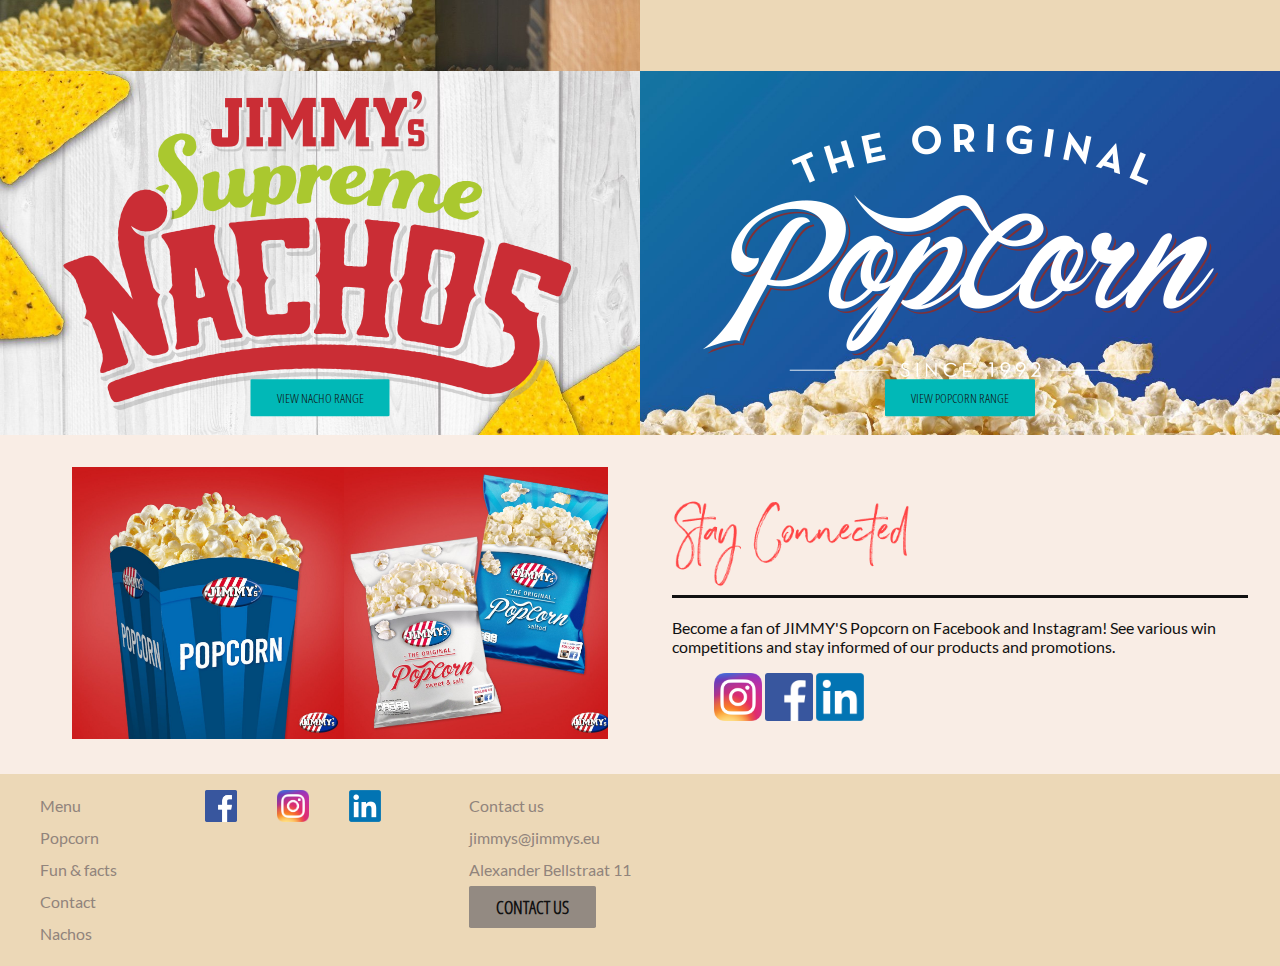
==== commit f0692e0c: "." ====
--- a/index.html
+++ b/index.html
@@ -89,7 +89,7 @@
             <em>Jimmy's</em> Popcorn has an extensive range of flavours and
             sizes. Discover the various variants.
           </p>
-          <button>View</button>
+          <button>View for popcorn</button>
           <img src="img/tweezakkenpopcorn.png" alt="two bags popcorn" />
         </article>
         <article>
@@ -99,7 +99,7 @@
             characteristic taste and so they are delicious to dip them in the
             JIMMY's dip sauces.
           </p>
-          <button>View</button>
+          <button>View for nacho's</button>
           <img src="img/nachoszakken.png" alt="Two bags nachos" />
         </article>
         <article>
@@ -108,7 +108,7 @@
             <em>Jimmy's</em> Popcorn Chocolate is with the generous chocolate
             coating an irresistible treat for chocolate lovers!
           </p>
-          <button>View</button>
+          <button>View for Chocolate popcorn</button>
           <img src="img/choco_thumnails.png" alt="two bags chocolate popcorn" />
         </article>
         <button>View all products</button>
@@ -128,7 +128,7 @@
             a dynamic working environment in which committed employees with the
             right qualities can excel in the right place.
           </p>
-          <button>Read more</button>
+          <button>Read more about jimmy's</button>
         </article>
         <img src="img/manmetpopcorn.jpg" alt="a man scooping popcorn" />
       </section>
@@ -140,7 +140,7 @@
               alt="Text Jimmy's supreme Nachos"
             />
           </h2>
-          <button>View range</button>
+          <button>View nacho range</button>
         </article>
         <article>
           <h2 aria-label="Original Popcorn since 1992">
@@ -149,7 +149,7 @@
               alt="Text the original Popcorn since 1992"
             />
           </h2>
-          <button>View range</button>
+          <button>View popcorn range</button>
         </article>
       </section>
       <section>
--- a/styles/style.css
+++ b/styles/style.css
@@ -75,8 +75,16 @@
 :root:has([value="dark"]:checked) {
 	color-scheme:dark;
 }   
+/* :root tot hier heb ik van de powerpoint die op dlo staat */
+
+
+::selection {
+  background-color: var(--color-focus);
+  color: var(--color-text);
+}
 
 /* 
+
  @media (prefers-color-scheme: light) {
 	:root {
 		color-scheme: light;
@@ -295,7 +303,3 @@
   font-weight: bolder;
   background-color: var(--color-footerbutton);
 }
-/* 
-label{
-  margin: 2em;
-} */--- a/styles/style.css
+++ b/styles/style.css
@@ -75,8 +75,16 @@
 :root:has([value="dark"]:checked) {
 	color-scheme:dark;
 }   
+/* :root tot hier heb ik van de powerpoint die op dlo staat */
+
+
+::selection {
+  background-color: var(--color-focus);
+  color: var(--color-text);
+}
 
 /* 
+
  @media (prefers-color-scheme: light) {
 	:root {
 		color-scheme: light;
@@ -295,7 +303,3 @@
   font-weight: bolder;
   background-color: var(--color-footerbutton);
 }
-/* 
-label{
-  margin: 2em;
-} */--- a/styles/stylehome.css
+++ b/styles/stylehome.css
@@ -7,6 +7,9 @@
   white-space: nowrap;
   width: 1px;
 }
+/* Ik heb deze stuk code van de website a11y over hoe ik iets kan weglaten. */
+
+
 
 section:first-of-type {
   /* position: relative; */
@@ -28,20 +31,14 @@
 }
 
 section:first-of-type h1 img {
-  /* position: absolute; */
   margin: 0;
-
-  /* top: 0; */
-  /* object-position: center center;
-  height: 100%;
-  object-fit: cover;  */
 }
 
 section:nth-of-type(2) {
   background-color: var(--color-background2);
   display: flex;
   flex-wrap: wrap;
-  gap: 3em;
+  gap: 5.5em;
   justify-content: center;
 }
 
@@ -61,6 +58,7 @@
   background-repeat: no-repeat;
   background-position: left top, right top, right bottom, left bottom;
   margin-top: 4em;
+  
   position: relative;
   width: 17em;
   height: 24em;
@@ -113,7 +111,7 @@
 }
 
 section:nth-of-type(3) > img {
-  width: 35.5em;
+  /* width: 35.5em; */
   order: -10;
 }
 
@@ -138,7 +136,7 @@
 
 section:nth-of-type(3) article {
   padding: 2em 2em 2em 3em;
-  width: 24em;
+  /* width: 24em;  */
 }
 
 section:nth-of-type(3) p {
@@ -192,7 +190,6 @@
 }
 
 section:last-of-type article {
-  width: 21em;
   padding: 2em;
 }
 
@@ -221,7 +218,7 @@
   overscroll-behavior-x: contain;
   scroll-behavior: smooth;
   order: -10;
-  width: 33em;
+  /* width: 33em; */
   margin: 2em 2em 2em 2em;
 }
 section:last-of-type > ul li {
@@ -248,14 +245,33 @@
   margin: 0.2em;
 }
 
-@media (min-width: 36em) {
+@media (min-width: 40em) {
   section:last-of-type nav {
     position: absolute;
     left: -9999em;
   }
 
+  
+}
+
+@media (min-width: 49.5em) {
   section:nth-of-type(4) {
     display: grid;
     grid-template-columns: 1fr 1fr; 
   }
-}
+/* Ik heb bij deze code inspiratie gehaald bij chatgpt. */
+  section:nth-of-type(3) {
+    display: grid;
+    grid-template-columns: 1fr 1fr; 
+  }
+  
+  section:nth-of-type(3) > img {
+   height: 100%;
+  }
+  
+   section:last-of-type {
+    display: grid;
+    grid-template-columns: 1fr 1fr; 
+  } 
+  
+}
